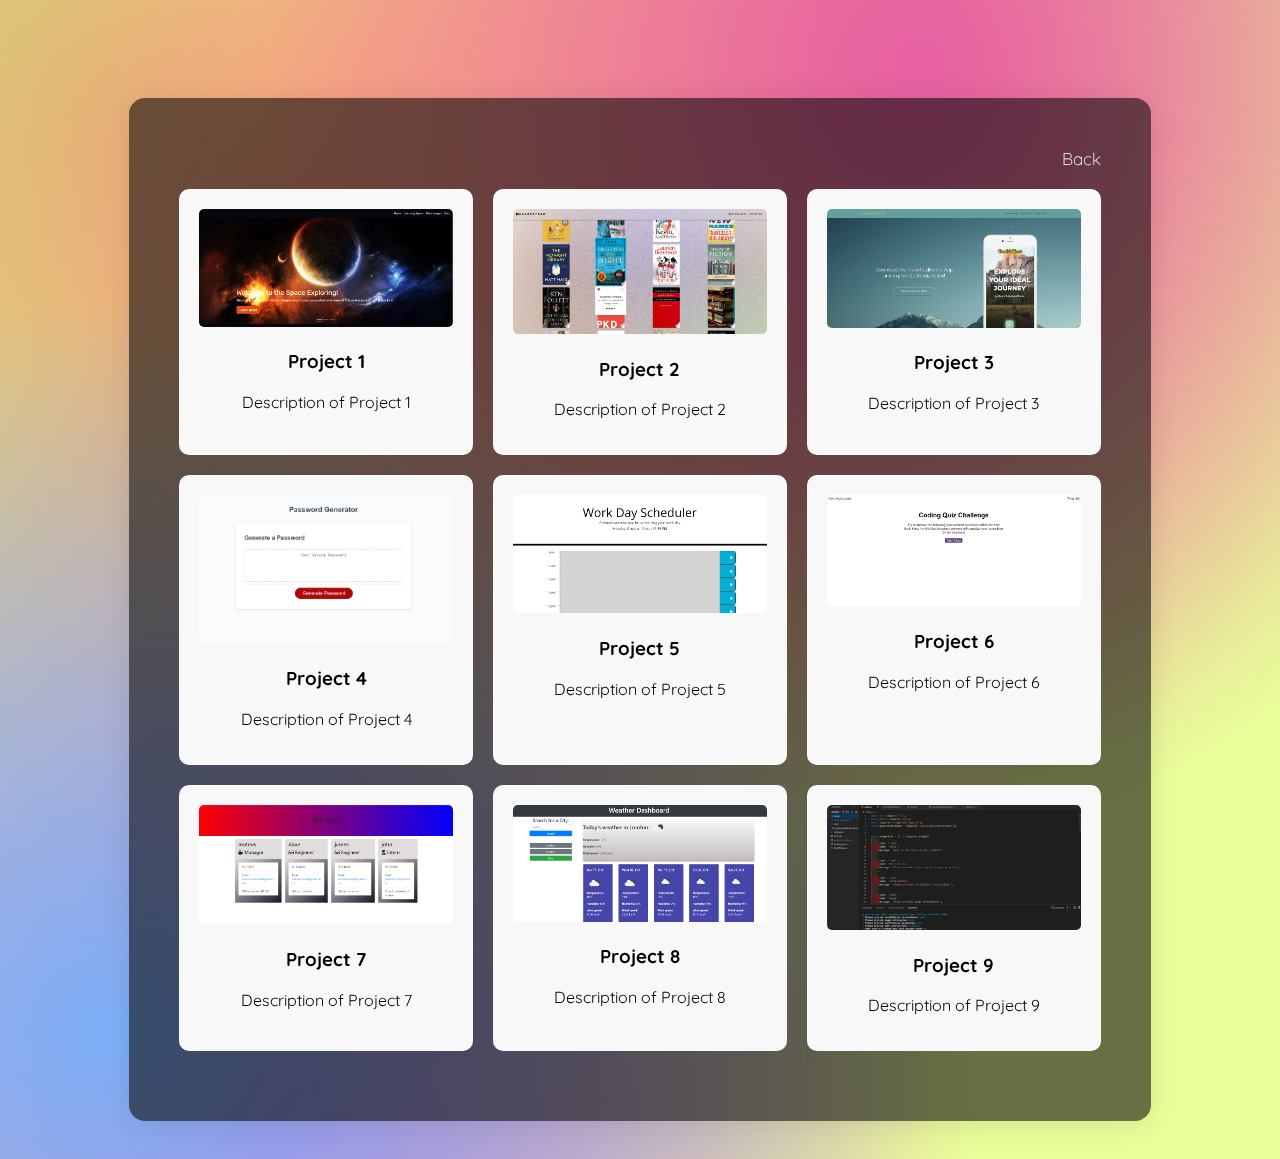
==== projects.html @ d94973c1 "First commit" ====
<!DOCTYPE html>
<html lang="en">

<head>
    <meta charset="UTF-8">
    <meta name="viewport" content="width=device-width, initial-scale=1.0">
    <link rel="stylesheet" href="style.css">
    <title>Portfolio</title>
</head>

<body>

    <div class="container">
        <div class="glass-container">
            <nav class="navbar">
                <ul class="nav-links">
                    <li class="nav-link"><a href="index.html">Back</a></li>
                </ul>
            </nav>
            
            <div class="content">
                <div class="project-grid">
                    <div class="project">
                        <a href="project1.html">
                            <img src="./images/spaceExploring.png" alt="Project 1">
                            <h3>Project 1</h3>
                            <p>Description of Project 1</p>
                        </a>
                        </a>
                    </div>
                    <div class="project">
                        <a href="https://readstream.netlify.app/">
                            <img src="./images/book-cards.png" alt="Project 2">
                            <h3>Project 2</h3>
                            <p>Description of Project 2</p>
                        </a>
                    </div>
                    <div class="project">
                        <a href="https://mateusuk.github.io/travel/">
                            <img src="./images/TravelWebsitepng.png" alt="Project 3">
                            <h3>Project 3</h3>
                            <p>Description of Project 3</p>
                        </a>
                    </div>
                    <div class="project">
                        <a href="https://mateusuk.github.io/Password-Generator/">
                            <img src="./images/passwordGenerator.png" alt="Project 4">
                            <h3>Project 4</h3>
                            <p>Description of Project 4</p>
                        </a>
                    </div>
                    <div class="project">
                        <a href="https://mateusuk.github.io/simple-calendar/">
                            <img src="./images/Calendar.png" alt="Project 5">
                            <h3>Project 5</h3>
                            <p>Description of Project 5</p>
                        </a>
                    </div>
                    <div class="project">
                        <a href="https://mateusuk.github.io/Quiz/">
                            <img src="./images/Quiz.png" alt="Project 6">
                            <h3>Project 6</h3>
                            <p>Description of Project 6</p>
                        </a>
                    </div>
                    <div class="project">
                        <a href="https://github.com/mateusuk/Team-Profile-Generator">
                            <img src="./images/myTeam.png" alt="Project 7">
                            <h3>Project 7</h3>
                            <p>Description of Project 7</p>
                        </a>
                    </div>
                    <div class="project">
                        <a href="https://mateusuk.github.io/Weather-Dashboard/">
                            <img src="./images/WeatherDashboard.png" alt="Project 8">
                            <h3>Project 8</h3>
                            <p>Description of Project 8</p>
                        </a>
                    </div>
                    <div class="project">
                        <a href="https://github.com/mateusuk/README-Generator">
                            <img src="./images/ReadMeGenerator.jpg" alt="Project 9">
                            <h3>Project 9</h3>
                            <p>Description of Project 9</p>
                        </a>
                    </div>
                </div>
            </div>
        </div>
    </div>

</body>

</html>
---- style.css ----
@import url('https://fonts.googleapis.com/css2?family=Poppins:wght@700&family=Quicksand:wght@300;400;500;700&family=Raleway:wght@300;900&family=Ubuntu:wght@300&display=swap');

/* @import url('https://fonts.googleapis.com/css2?family=Quicksand:wght@300;400;500;600;700&display=swap'); */

*{
    font-family: 'Quicksand', sans-serif;
}

a{
    text-decoration: none;
    color: #fff;
}

body{
    color: #fff;
    background-color: #e9ff99;
    background-image:
        radial-gradient(at 9% 89%, hsla(215, 90%, 73%, 1) 0px, transparent 50%),
        radial-gradient(at 72% 6%, hsla(331, 74%, 64%, 1) 0px, transparent 50%),
        radial-gradient(at 24% 19%, hsla(14, 90%, 74%, 1) 0px, transparent 50%),
        radial-gradient(at 65% 6%, hsla(6, 79%, 76%, 1) 0px, transparent 50%),
        radial-gradient(at 20% 98%, hsla(316, 72%, 64%, 1) 0px, transparent 50%),
        radial-gradient(at 44% 9%, hsla(40, 96%, 77%, 1) 0px, transparent 50%),
        radial-gradient(at 10% 9%, hsla(76, 65%, 63%, 1) 0px, transparent 50%);
    min-height: 100vh;
}

.container{
    display: flex;
    justify-content: center;
}

.glass-container{
    display: block;
    max-width: 72vw;
    margin-top: 10vh;
    margin-bottom: 30px;
    background: rgba(0, 0, 0, 0.56);
    padding: 50px;
    border-radius: 16px;
    box-shadow: 0 4px 30px rgba(0, 0, 0, 0.1);
    backdrop-filter: blur(11.6px);
    -webkit-backdrop-filter: blur(11.6px);
}

.logo{
    display: inline-block;
    font-size: 30px;
    font-weight: 600;
    margin-top: -10px;
}

ul.nav-links{
    margin: 0;
    float: right;
    display: flex;
    list-style: none;
}

li.nav-link{
    display: inline-block;
    margin-left: 30px;
    font-size: 17px;
    font-weight: 300;
}

.content{
    display: flex;
    width: 100%;
}

.main{
    margin-top: 10vh;
    display: inline-block;
    padding: 20px;
}

.main h2{
    font-size: 35px;
}

.main p{
    font-size: 16px;
    line-height: 23px;
}

button{
    margin-top: 10px;
    width: 100%;
    height: 40px;
    font-size: 15px;
    color: #fff;
    background-color: transparent;
    border: 1px solid #fff;
    border-radius: 10px;
    cursor: pointer;
    transition: all 0.3s ease;
}

button:hover{
    border-color: #2668db;
    background-color: #2668db;
}

.image-wrapper{
    display: flex;
    margin-top: 5vh;
    position: relative;
}

.image-wrapper img{
    max-width: 500px;
}

.attrebute{
    position: absolute;
    bottom: 20px;
    right: 0;
    font-size: 12px;
}

.project-grid {
    display: grid;
    grid-template-columns: repeat(3, 1fr);
    gap: 20px;
    margin: 20px 0;
}

.project {
    background-color: #f8f8f8;
    padding: 20px;
    border-radius: 10px;
    text-align: center;
}
.project a{
    color: black;
}

.project img {
    max-width: 100%;
    border-radius: 5px;
}

@media screen and (max-width: 1075px) {
    .content{
        flex-direction: column;
    }
}

@media screen and (max-width: 720px) {
    .logo{
        font-size: 22px;
    }
    li.nav-link{
        font-size: 13px;
    }
    .main h2{
        font-size: 28px;
    }
    .main p{
        font-size: 15px;
    }
    button{
        font-size: 13px;
    }
    .image-wrapper img{
        max-width: 400px;
    }
}
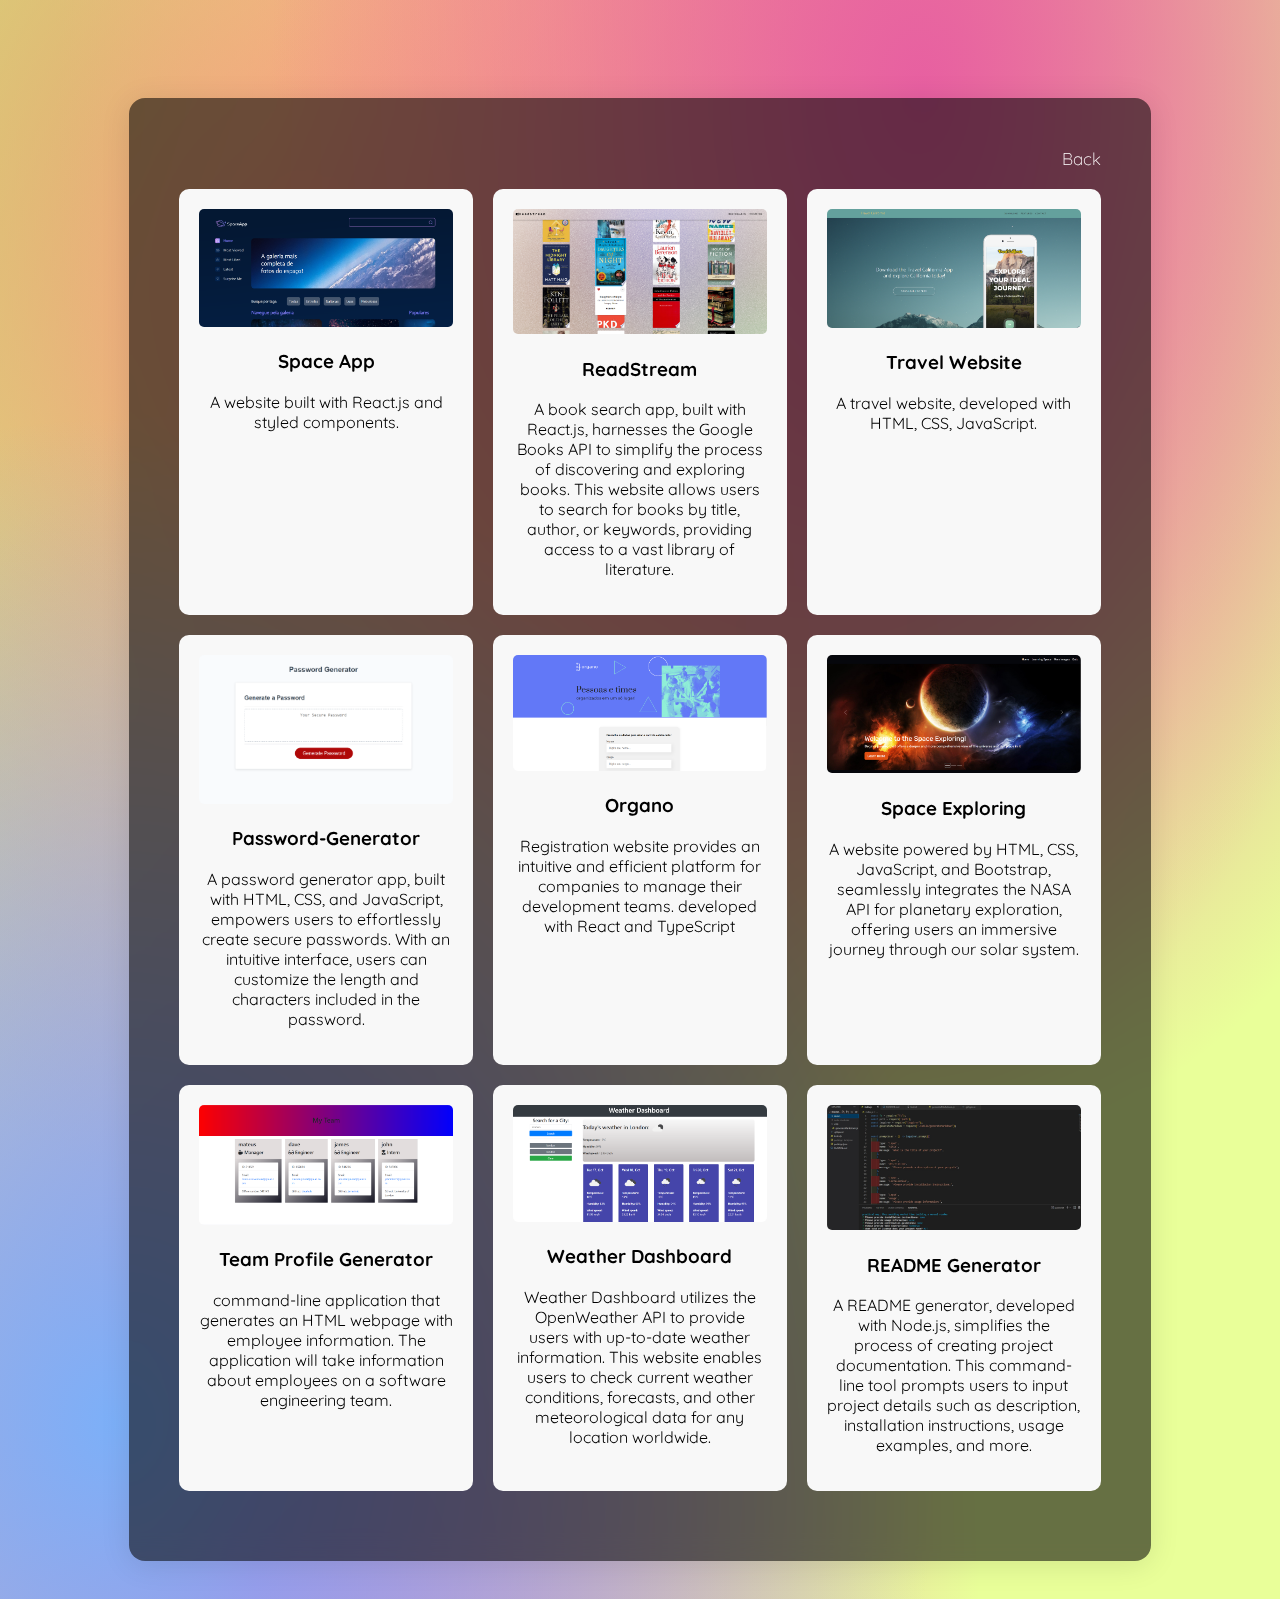
==== commit 4694543d: "changes" ====
--- a/projects.html
+++ b/projects.html
@@ -21,67 +21,68 @@
             <div class="content">
                 <div class="project-grid">
                     <div class="project">
-                        <a href="project1.html">
-                            <img src="./images/spaceExploring.png" alt="Project 1">
-                            <h3>Project 1</h3>
-                            <p>Description of Project 1</p>
+                        <a href="https://melodic-pithivier-fe2684.netlify.app/">
+                            <img src="./images/SpaceApp.png" alt="Project 1">
+                            <h3>Space App</h3>
+                            <p>A website built with React.js and styled components.</p>
                         </a>
                         </a>
                     </div>
                     <div class="project">
                         <a href="https://readstream.netlify.app/">
                             <img src="./images/book-cards.png" alt="Project 2">
-                            <h3>Project 2</h3>
-                            <p>Description of Project 2</p>
+                            <h3>ReadStream</h3>
+                            <p>A book search app, built with React.js, harnesses the Google Books API to simplify the process of discovering and exploring books. This website allows users to search for books by title, author, or keywords, providing access to a vast library of literature.</p>
                         </a>
                     </div>
                     <div class="project">
                         <a href="https://mateusuk.github.io/travel/">
                             <img src="./images/TravelWebsitepng.png" alt="Project 3">
-                            <h3>Project 3</h3>
-                            <p>Description of Project 3</p>
+                            <h3>Travel Website</h3>
+                            <p>A travel website, developed with HTML, CSS, JavaScript.</p>
                         </a>
                     </div>
                     <div class="project">
                         <a href="https://mateusuk.github.io/Password-Generator/">
                             <img src="./images/passwordGenerator.png" alt="Project 4">
-                            <h3>Project 4</h3>
-                            <p>Description of Project 4</p>
+                            <h3>Password-Generator</h3>
+                            <p>A password generator app, built with HTML, CSS, and JavaScript, empowers users to effortlessly create secure passwords. With an intuitive interface, users can customize the length and characters included in the password.</p>
                         </a>
                     </div>
                     <div class="project">
                         <a href="https://mateusuk.github.io/simple-calendar/">
-                            <img src="./images/Calendar.png" alt="Project 5">
-                            <h3>Project 5</h3>
-                            <p>Description of Project 5</p>
+                            <img src="./images/OrganoTS.png" alt="Project 5">
+                            <h3>Organo</h3>
+                            <p>Registration website provides an intuitive and efficient platform for companies to manage their development teams. developed with React and TypeScript</p>
                         </a>
                     </div>
                     <div class="project">
-                        <a href="https://mateusuk.github.io/Quiz/">
-                            <img src="./images/Quiz.png" alt="Project 6">
-                            <h3>Project 6</h3>
-                            <p>Description of Project 6</p>
+                        <a href="https://ljenchik.github.io/space-exploring/">
+                            <img src="./images/spaceExploring.png" alt="Project 1">
+                            <h3>Space Exploring</h3>
+                            <p>A website powered by HTML, CSS, JavaScript, and Bootstrap, seamlessly integrates the NASA API for planetary exploration, offering users an immersive journey through our solar system.</p>
+                        </a>
                         </a>
                     </div>
                     <div class="project">
                         <a href="https://github.com/mateusuk/Team-Profile-Generator">
                             <img src="./images/myTeam.png" alt="Project 7">
-                            <h3>Project 7</h3>
-                            <p>Description of Project 7</p>
+                            <h3>Team Profile Generator</h3>
+                            <p>command-line application that generates an HTML webpage with employee information. The application will take information about employees on a software engineering team.</p>
                         </a>
                     </div>
                     <div class="project">
                         <a href="https://mateusuk.github.io/Weather-Dashboard/">
                             <img src="./images/WeatherDashboard.png" alt="Project 8">
-                            <h3>Project 8</h3>
-                            <p>Description of Project 8</p>
+                            <h3>Weather Dashboard</h3>
+                            <p> Weather Dashboard utilizes the OpenWeather API to provide users with up-to-date weather information. This website enables users to check current weather conditions, forecasts, and other meteorological data for any location worldwide.</p>
                         </a>
                     </div>
                     <div class="project">
                         <a href="https://github.com/mateusuk/README-Generator">
                             <img src="./images/ReadMeGenerator.jpg" alt="Project 9">
-                            <h3>Project 9</h3>
-                            <p>Description of Project 9</p>
+                            <h3>README Generator</h3>
+                            <p>A README generator, developed with Node.js, simplifies the process of creating project documentation. This command-line tool prompts users to input project details such as description, installation instructions, usage examples, and more.</p>
                         </a>
                     </div>
                 </div>
--- a/style.css
+++ b/style.css
@@ -141,6 +141,11 @@
     border-radius: 5px;
 }
 
+.icon {
+    font-size: 80px;
+    margin-right: 10px;
+}
+
 @media screen and (max-width: 1075px) {
     .content{
         flex-direction: column;
